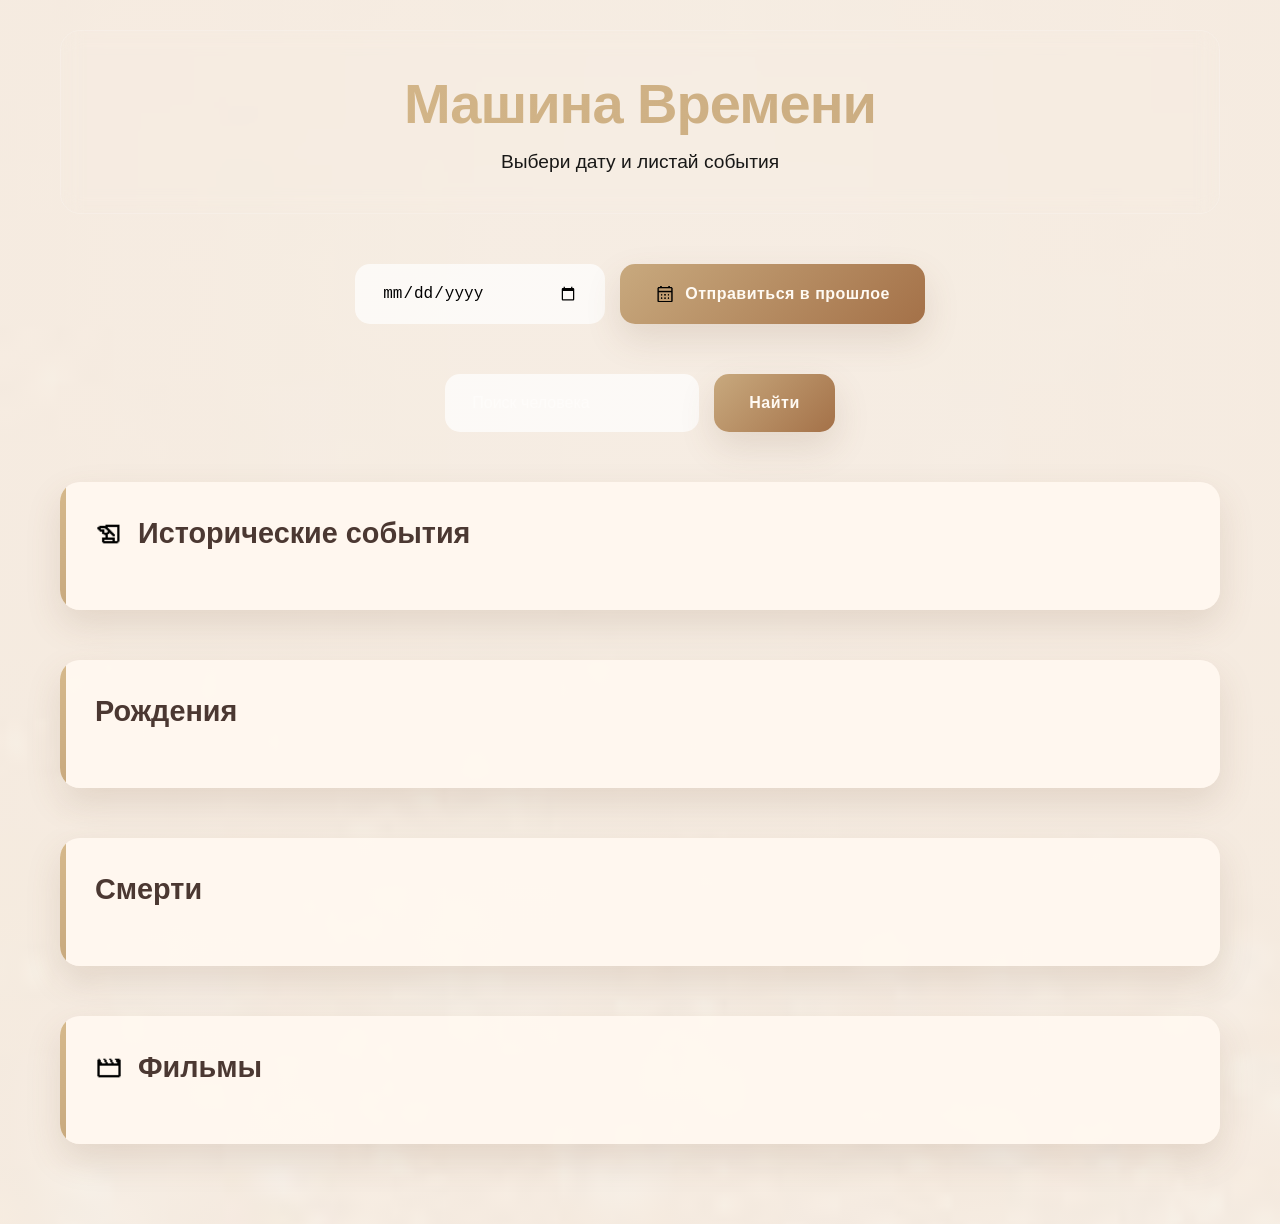
==== history_events/index.html @ e1dca455 "dev commit" ====
<!DOCTYPE html>
<html lang="ru">
<head>
    <meta charset="UTF-8" />
    <title>Машина Времени</title>
    <link rel="stylesheet" href="style.css" />
</head>
<body>

<div class="container">
    <header>
        <h1>Машина Времени</h1>
        <p class="subtitle">Выбери дату и листай события</p>
    </header>

    <div class="controls">
        <input type="date" id="dateInput" />

        <button id="loadBtn">
            <img src="assets/icons/calendar-icon.png" class="btn-icon">
            Отправиться в прошлое
        </button>
    </div>

    <!-- 🔥 НОВОЕ: поиск -->
    <div class="controls">
        <input type="text" id="searchInput" placeholder="Поиск человека">
        <button onclick="searchPerson()">Найти</button>
    </div>

    <!-- Индикатор загрузки -->
    <div id="loading" class="loading" style="display: none;">
        <div class="spinner"></div>
    </div>

    <section class="card">
        <h2>
            <img src="assets/icons/history-icon.png" class="section-icon">
            Исторические события
        </h2>
        <div id="events" class="list"></div>
    </section>

    <section class="card">
        <h2>Рождения</h2>
        <div id="births" class="people"></div>
    </section>

    <section class="card">
        <h2>Смерти</h2>
        <div id="deaths" class="people"></div>
    </section>

    <section class="card">
        <h2>
            <img src="assets/icons/movie.png" class="section-icon">
            Фильмы
        </h2>
        <div id="movies" class="movies"></div>
    </section>

</div>

<script src="script.js" defer></script>
</body>
</html>
---- history_events/style.css ----
* {
  box-sizing: border-box;
  margin: 0;
  padding: 0;
}

:root {
  --primary-gradient: linear-gradient(135deg, #d6b98c 0%, #c8a97e 100%);
  --secondary-gradient: linear-gradient(135deg, #e6ccb2 0%, #ddb892 100%);
  --accent-gradient: linear-gradient(135deg, #c8a97e 0%, #a47148 100%);

  --dark-bg: #f5efe6;
  --card-bg: rgba(255, 248, 240, 0.95);

  --text-primary: #4b3832;
  --text-secondary: #7a5c4d;

  --shadow: 0 15px 35px rgba(120, 90, 60, 0.15);
  --shadow-hover: 0 25px 50px rgba(120, 90, 60, 0.25);

  --radius: 20px;
  --transition: all 0.3s ease;
}


 body {
   font-family: 'Inter', sans-serif;
   background:
     linear-gradient(rgba(245,239,230,0.85), rgba(245,239,230,0.85)),
     url("assets/background.jpg") center/cover no-repeat fixed;

   color: var(--text-primary);
   min-height: 100vh;
 }



@keyframes gradient {
  0% { background-position: 0% 50% }
  50% { background-position: 100% 50% }
  100% { background-position: 0% 50% }
}

.container {
  max-width: 1200px;
  margin: 0 auto;
  padding: 30px 20px;
}

/* Заголовок */
header {
  text-align: center;
  margin-bottom: 50px;
  padding: 40px;
  backdrop-filter: blur(10px);
  border-radius: var(--radius);
  border: 1px solid rgba(255, 255, 255, 0.2);
  animation: fadeIn 0.8s ease-out;
}

h1 {
  font-size: 3.5rem;
  font-weight: 800;
  background: var(--primary-gradient);
  -webkit-background-clip: text;
  -webkit-text-fill-color: transparent;
  background-clip: text;
  margin-bottom: 15px;
  letter-spacing: -1px;
}

.subtitle {
  font-size: 1.2rem;
  color: rgba(0, 0, 0, 0.9);
  font-weight: 300;
}

/* Панель управления */
.controls {
  display: flex;
  justify-content: center;
  gap: 15px;
  margin-bottom: 50px;
  animation: slideUp 0.6s ease-out 0.2s both;
}

.controls input {
  padding: 18px 25px;
  border-radius: 15px;
  border: 2px solid transparent;
  background: rgba(255, 255, 255, 0.7);
  backdrop-filter: blur(10px);
  color: black;
  font-size: 16px;
  font-weight: 500;
  transition: var(--transition);
  min-width: 250px;
}

.controls input:focus {
  outline: none;
  border-color: rgba(255, 255, 255, 0.5);
  background: rgba(255, 255, 255, 1);
  transform: translateY(-2px);
}

.controls input::placeholder {
  color: rgba(255, 255, 255, 0.4);
}

.controls button {
  padding: 18px 35px;
  border-radius: 15px;
  border: none;
  background: var(--primary-gradient);
  color: white;
  font-size: 16px;
  font-weight: 600;
  cursor: pointer;
  transition: var(--transition);
  display: flex;
  align-items: center;
  justify-content: center;
  gap: 10px;
  letter-spacing: 0.5px;
  position: relative;
  overflow: hidden;
   background: var(--accent-gradient);
   color: #fffaf3;
   box-shadow: var(--shadow);
}

.controls button:hover {
  transform: translateY(-3px);
  box-shadow: var(--shadow-hover);
}

.controls button:active {
  transform: translateY(-1px);
}

.controls button:before {
  content: '';
  position: absolute;
  top: 0;
  left: -100%;
  width: 100%;
  height: 100%;
  background: linear-gradient(90deg, transparent, rgba(255, 255, 255, 0.2), transparent);
  transition: 0.5s;
}

.controls button:hover:before {
  left: 100%;
}

/* Карточки */
.card {
  background: var(--card-bg);
  border-radius: var(--radius);
  padding: 35px;
  margin-bottom: 40px;
  box-shadow: var(--shadow);
  transition: var(--transition);
  animation: fadeIn 0.6s ease-out;
  position: relative;
  overflow: hidden;
}

.card:hover {
  transform: translateY(-5px);
  box-shadow: var(--shadow-hover);
}

.card:before {
  content: '';
  position: absolute;
  top: 0;
  left: 0;
  width: 6px;
  height: 100%;
  background: var(--primary-gradient);
}

.card h2 {
  font-size: 1.8rem;
  font-weight: 700;
  margin-bottom: 25px;
  display: flex;
  align-items: center;
  gap: 15px;
  color: var(--text-primary);
}

/* Список событий */
.list .event {
  padding: 25px;
  border-bottom: 1px solid rgba(0, 0, 0, 0.08);
  transition: var(--transition);
  border-radius: 12px;
  margin-bottom: 10px;
}

.list .event:hover {
  background: linear-gradient(135deg, #f6f9ff 0%, #f1f5ff 100%);
  transform: translateX(10px);
}

.event-year {
  font-size: 1.1rem;
  font-weight: 700;
  color: var(--text-primary);
  margin-bottom: 10px;
  display: inline-block;
  padding: 6px 15px;
  background: var(--accent-gradient);
  color: white;
  border-radius: 50px;
}

.categories {
  display: inline-block;
  margin-top: 12px;
  padding: 6px 15px;
  background: rgba(102, 126, 234, 0.1);
  color: #667eea;
  border-radius: 50px;
  font-size: 0.85rem;
  font-weight: 500;
}

/* Фильмы */
.movies {
  display: grid;
  grid-template-columns: repeat(auto-fill, minmax(180px, 1fr));
  gap: 25px;
}

.movie {
  text-align: center;
  transition: var(--transition);
  animation: scaleIn 0.5s ease-out;
}

.movie:hover {
  transform: scale(1.05);
}

.movie img {
  width: 100%;
  height: 250px;
  object-fit: cover;
  border-radius: 15px;
  box-shadow: 0 10px 20px rgba(0, 0, 0, 0.1);
  transition: var(--transition);
  background: linear-gradient(135deg, #667eea 0%, #764ba2 100%);
}

.movie:hover img {
  box-shadow: 0 15px 30px rgba(0, 0, 0, 0.2);
}

.movie-title {
  margin-top: 15px;
  font-weight: 600;
  color: var(--text-primary);
  font-size: 1rem;
}

/* Люди */
.people {
  display: grid;
  grid-template-columns: repeat(auto-fill, minmax(200px, 1fr));
  gap: 25px;
}

.person {
  text-align: center;
  transition: var(--transition);
  animation: scaleIn 0.5s ease-out;
}

.person:hover {
  transform: translateY(-8px);
}

.person img {
  width: 100%;
  height: 240px;
  object-fit: cover;
  border-radius: 20px;
  box-shadow: 0 10px 20px rgba(0, 0, 0, 0.1);
  margin-bottom: 15px;
  background: linear-gradient(135deg, #667eea 0%, #764ba2 100%);
}

.person-name {
  font-weight: 700;
  font-size: 1.1rem;
  color: var(--text-primary);
  margin-bottom: 5px;
}

.person-meta {
  color: var(--text-secondary);
  font-size: 0.9rem;
  line-height: 1.4;
}

.date-input {
  padding: 12px;
  border-radius: 10px;
  border: none;
  background: #f5f5f5;
  font-size: 16px;
}

/* Загрузка */
.loading {
  display: flex;
  flex-direction: column;
  align-items: center;
  justify-content: center;
  padding: 60px 40px;
  margin: 30px 0;
  backdrop-filter: blur(10px);
  animation: fadeIn 0.3s ease-out;
}

.hidden {
  display: none;
}

.expand-controls {
  display: flex;
  flex-direction: column;
  gap: 10px;
}

#searchBlock,
#filterBlock {
  display: flex;
  gap: 10px;
}

.spinner {
  width: 60px;
  height: 60px;
  border: 4px solid rgba(102, 126, 234, 0.1);
  border-left-color: #667eea;
  border-radius: 50%;
  animation: spin 1s linear infinite;
  margin-bottom: 20px;
}

.loading p {
  font-size: 1.2rem;
  font-weight: 500;
  background: var(--primary-gradient);
  -webkit-background-clip: text;
  -webkit-text-fill-color: transparent;
  background-clip: text;
}

/* Анимации */
@keyframes fadeIn {
  from { opacity: 0; transform: translateY(20px); }
  to { opacity: 1; transform: translateY(0); }
}

@keyframes slideUp {
  from { opacity: 0; transform: translateY(30px); }
  to { opacity: 1; transform: translateY(0); }
}

@keyframes scaleIn {
  from { opacity: 0; transform: scale(0.9); }
  to { opacity: 1; transform: scale(1); }
}

@keyframes spin {
  to { transform: rotate(360deg); }
}

/* Адаптивность */
@media (max-width: 768px) {
  .container {
    padding: 20px 15px;
  }

  h1 {
    font-size: 2.5rem;
  }

  .controls {
    flex-direction: column;
  }

  .controls input,
  .controls button {
    width: 100%;
  }

  .movies,
  .people {
    grid-template-columns: repeat(auto-fill, minmax(150px, 1fr));
  }

  .card {
    padding: 25px 20px;
  }
}



/* Стили для статусов */
button:disabled {
  opacity: 0.7;
  cursor: not-allowed;
  transform: none !important;
}

.error {
  color: #ef4444;
  background: rgba(239, 68, 68, 0.1);
  padding: 15px;
  border-radius: 10px;
  text-align: center;
  margin: 10px 0;
  border-left: 4px solid #ef4444;
}
.section-icon {
  width: 28px;
  height: 28px;
  object-fit: contain;
}
.btn-icon {
  width: 20px;
  height: 20px;
}

/* Карточка кликабельная */
.movie.clickable {
  cursor: pointer;
  position: relative;
}

/* Обёртка изображения */
.movie-image-wrapper {
  position: relative;
  border-radius: 15px;
  overflow: hidden;
}

/* Затемнение */
.movie-overlay {
  position: absolute;
  inset: 0;
  background: rgba(0, 0, 0, 0.6);
  opacity: 0;
  display: flex;
  align-items: center;
  justify-content: center;
  transition: opacity 0.3s ease;
}

/* Текст поверх */
.movie-overlay-text {
  color: white;
  font-weight: 600;
  font-size: 1rem;
  transform: translateY(10px);
  transition: transform 0.3s ease;
}

/* Анимация при наведении */
.movie.clickable:hover .movie-overlay {
  opacity: 1;
}

.movie.clickable:hover .movie-overlay-text {
  transform: translateY(0);
}

/* Плавное увеличение */
.movie.clickable:hover {
  transform: scale(1.05);
}
/* Карточка кликабельная */
.person.clickable {
  cursor: pointer;
  position: relative;
  transition: transform 0.3s ease;
}

.person.clickable:hover {
  transform: translateY(-5px);
}

/* Обёртка изображения */
.person-image-wrapper {
  position: relative;
  border-radius: 20px;
  overflow: hidden;
}

/* Затемнение */
.person-overlay {
  position: absolute;
  inset: 0;
  background: rgba(0, 0, 0, 0.6);
  opacity: 0;
  display: flex;
  align-items: center;
  justify-content: center;
  transition: opacity 0.3s ease;
}

/* Текст поверх */
.person-overlay-text {
  color: white;
  font-weight: 600;
  font-size: 1rem;
  transform: translateY(10px);
  transition: transform 0.3s ease;
}

/* Анимация при наведении */
.person.clickable:hover .person-overlay {
  opacity: 1;
}

.person.clickable:hover .person-overlay-text {
  transform: translateY(0);
}

.person-link {
  text-decoration: none;
  color: inherit;
  display: inline-block;
}

.person {
  position: relative;      /* важно для абсолютного позиционирования hover */
  overflow: hidden;        /* чтобы блок не вылазил за границы */
  border-radius: 20px;
  transition: transform 0.3s ease, box-shadow 0.3s ease;
}

.person img {
  display: block;
  width: 100%;
  border-radius: 20px;
  transition: transform 0.3s ease;
}

.person-link:hover .person {
  transform: translateY(-5px);
  box-shadow: 0 15px 30px rgba(0, 0, 0, 0.2);
}

.person-hover {
  position: absolute;
  top: 0;
  left: 0;
  right: 0;
  bottom: 0;
  background: rgba(0, 0, 0, 0.5); /* полупрозрачный чёрный фон */
  color: #fff;
  display: flex;
  justify-content: center;
  align-items: center;
  font-weight: 600;
  font-size: 0.95rem;
  opacity: 0;
  transition: opacity 0.3s ease;
  pointer-events: none; /* чтобы клик проходил по ссылке */
  border-radius: 20px;
}

.person-link:hover .person-hover {
  opacity: 1;
}
/* Контейнер карточки с изображением */
.person-image-wrapper {
  position: relative;
  display: inline-block;
  width: 150px; /* можно под свои размеры */
  height: 200px;
  overflow: hidden;
  border-radius: 8px;
}

/* Сама картинка */
.person-image-wrapper img {
  width: 100%;
  height: 100%;
  object-fit: cover;
  display: block;
  transition: transform 0.3s ease;
}

/* Полупрозрачный overlay */
.person-overlay {
  position: absolute;
  top: 0;
  left: 0;
  width: 100%;
  height: 100%;
  background-color: rgba(0, 0, 0, 0.5); /* полупрозрачный черный */
  opacity: 0; /* изначально невидим */
  display: flex;
  align-items: center;
  justify-content: center;
  transition: opacity 0.3s ease;
  border-radius: 8px;
}

/* Текст внутри overlay */
.person-overlay-text {
  color: #fff;
  font-size: 14px;
  font-weight: bold;
  text-align: center;
  padding: 5px 10px;
}

/* Hover эффект: показываем overlay и слегка увеличиваем картинку */
.person-image-wrapper:hover .person-overlay {
  opacity: 1;
}

.person-image-wrapper:hover img {
  transform: scale(1.05);
}

/* Опционально: курсор как pointer на весь блок */
.person.clickable {
  cursor: pointer;
  display: inline-block;
  margin: 10px;
  text-align: center;
  width: 150px; /* под картинку */
}


/* Контейнер изображения события */
.event-image-wrapper {
  position: relative;
  display: inline-block;
  width: 200px;
  height: 150px;
  overflow: hidden;
  border-radius: 8px;
  margin-bottom: 5px;
}

.event-image-wrapper img {
  width: 100%;
  height: 100%;
  object-fit: cover;
  transition: transform 0.3s ease;
}

/* Overlay с hover */
.event-overlay {
  position: absolute;
  top: 0;
  left: 0;
  width: 100%;
  height: 100%;
  background-color: rgba(0,0,0,0.5);
  opacity: 0;
  display: flex;
  justify-content: center;
  align-items: center;
  transition: opacity 0.3s ease;
  border-radius: 8px;
}

.event-overlay-text {
  color: #fff;
  font-weight: bold;
  text-align: center;
}

.event-image-wrapper:hover .event-overlay {
  opacity: 1;
}

.event-image-wrapper:hover img {
  transform: scale(1.05);
}

/* Общие стили */
.event-link {
  text-decoration: none;
  color: inherit;
  display: inline-block;
  margin: 10px;
  width: 220px;
}

.event {
  padding: 5px;
  background-color: #f9f9f9;
  border-radius: 8px;
  box-shadow: 0 1px 5px rgba(0,0,0,0.2);
}
.event-year {
  font-weight: bold;
  margin-bottom: 3px;
}
.event-description {
  font-size: 14px;
  margin-bottom: 3px;
}
.event-extract {
  font-size: 12px;
  color: #555;
  margin-bottom: 3px;
}
.categories {
  font-size: 12px;
  color: #888;
}
.event-link {
  text-decoration: none;
  color: inherit;
  display: inline-block;
  margin: 10px;
  width: 300px;
}

.event {
  position: relative;
  border-radius: 10px;
  overflow: hidden;
  box-shadow: 0 4px 8px rgba(0,0,0,0.2);
  transition: transform 0.2s;
}

.event-link:hover .event {
  transform: scale(1.03);
}

.event-image-wrapper {
  position: relative;
  width: 100%;
  height: 200px;
  overflow: hidden;
}

.event-image-wrapper img {
  width: 100%;
  height: 100%;
  object-fit: cover; /* сохраняем пропорции */
  display: block;
}

.event-overlay {
  position: absolute;
  top: 0;
  left: 0;
  width: 100%;
  height: 100%;
  background-color: rgba(0,0,0,0.5); /* полупрозрачный черный */
  opacity: 0;
  display: flex;
  align-items: center;
  justify-content: center;
  transition: opacity 0.2s;
}

.event-link:hover .event-overlay {
  opacity: 1;
}

.event-overlay-text {
  color: #fff;
  font-weight: bold;
  text-align: center;
  padding: 5px 10px;
  background-color: rgba(0,0,0,0.6);
  border-radius: 5px;
}

.event-description {
  padding: 10px;
  font-size: 14px;
}

.person-page {
  max-width: 600px;
  margin: auto;
  text-align: center;
}

.person-image {
  max-width: 200px;
  border-radius: 10px;
  margin: 10px 0;
}

.person-description {
  margin: 15px 0;
  line-height: 1.5;
}

.wiki-link {
  display: inline-block;
  margin-top: 10px;
  text-decoration: none;
  color: #4da6ff;
}

.person-actions {
  margin-top: 8px;
}

.person-life-btn {
  cursor: pointer;
  font-size: 18px;
}

/* Страница человека */
.person-page {
  text-align: center;
}

/* Фото */
.person-page img {
  width: 220px;
  height: 280px;
  object-fit: cover;
  border-radius: 20px;
  margin: 20px 0;
  box-shadow: var(--shadow);
  transition: var(--transition);
}

.person-page img:hover {
  transform: scale(1.05);
  box-shadow: var(--shadow-hover);
}

/* Имя */
.person-page h2 {
  font-size: 2rem;
  margin-bottom: 10px;
}

/* Описание */
.person-description {
  margin: 15px auto;
  max-width: 600px;
  line-height: 1.6;
  color: var(--text-secondary);
}

/* Даты */
#randomDates {
  list-style: none;
  padding: 0;
}

#randomDates li {
  padding: 12px 20px;
  margin-bottom: 10px;
  background: rgba(255,255,255,0.6);
  border-radius: 12px;
  box-shadow: var(--shadow);
}

.card {
  margin-bottom: 50px;
}
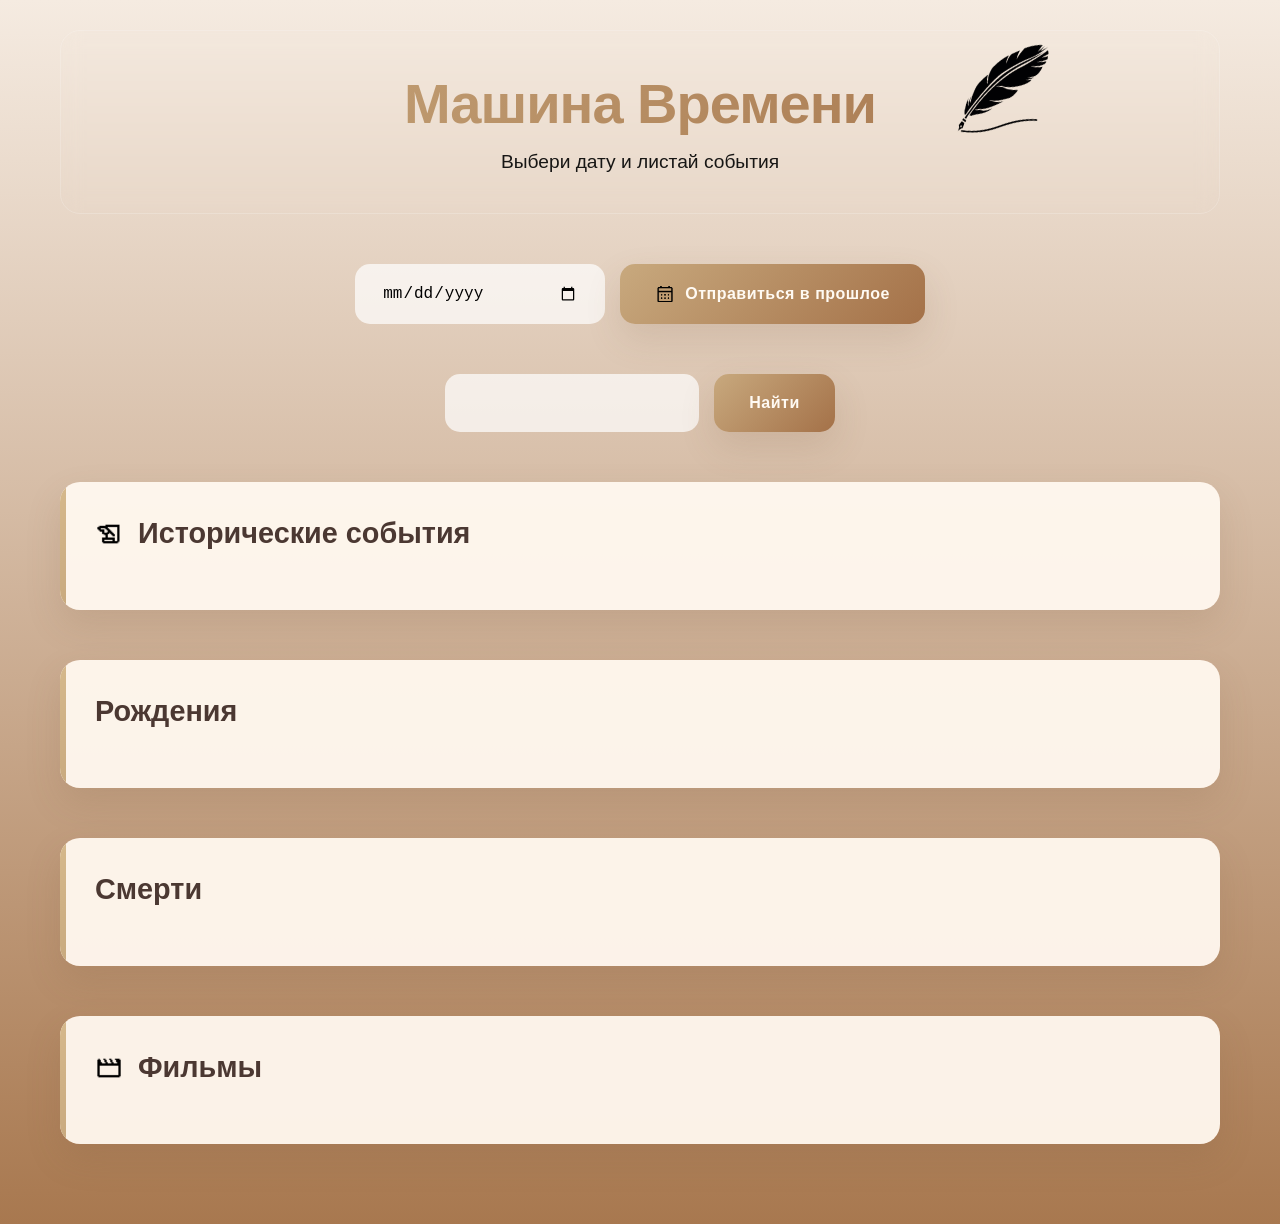
==== commit 7bb46501: "dev commit" ====
--- a/history_events/index.html
+++ b/history_events/index.html
@@ -10,6 +10,7 @@
 <div class="container">
     <header>
         <h1>Машина Времени</h1>
+        <img id="stylus_icon" src="assets/icons/stylus_icon.png" class="image">
         <p class="subtitle">Выбери дату и листай события</p>
     </header>
 
@@ -24,7 +25,7 @@
 
     <!-- 🔥 НОВОЕ: поиск -->
     <div class="controls">
-        <input type="text" id="searchInput" placeholder="Поиск человека">
+        <input type="text" id="searchInput">
         <button onclick="searchPerson()">Найти</button>
     </div>
 
--- a/history_events/style.css
+++ b/history_events/style.css
@@ -49,6 +49,9 @@
 
 /* Заголовок */
 header {
+  position: relative;
+  align-items: center;
+  justify-content: space-between;
   text-align: center;
   margin-bottom: 50px;
   padding: 40px;
@@ -58,10 +61,25 @@
   animation: fadeIn 0.8s ease-out;
 }
 
+.title-wrapper {
+  display: flex;
+  align-items: flex-start;
+}
+
+.image {
+  width: 150px;
+  height: 100px;
+  margin-left: 750px;
+  position: absolute;
+  right: 140px;      /* отступ справа */
+  top: 32%;
+  transform: translateY(-50%) rotate(10deg);
+}
+
 h1 {
   font-size: 3.5rem;
   font-weight: 800;
-  background: var(--primary-gradient);
+  background: var(--accent-gradient);
   -webkit-background-clip: text;
   -webkit-text-fill-color: transparent;
   background-clip: text;
@@ -83,6 +101,8 @@
   margin-bottom: 50px;
   animation: slideUp 0.6s ease-out 0.2s both;
 }
+
+
 
 .controls input {
   padding: 18px 25px;
@@ -874,4 +894,9 @@
 
 .card {
   margin-bottom: 50px;
-}+}
+
+body {
+  background: linear-gradient(rgb(245,235,225), rgb(168,120,79));
+}
+/*(168,120,79), (245,235,225)*/
